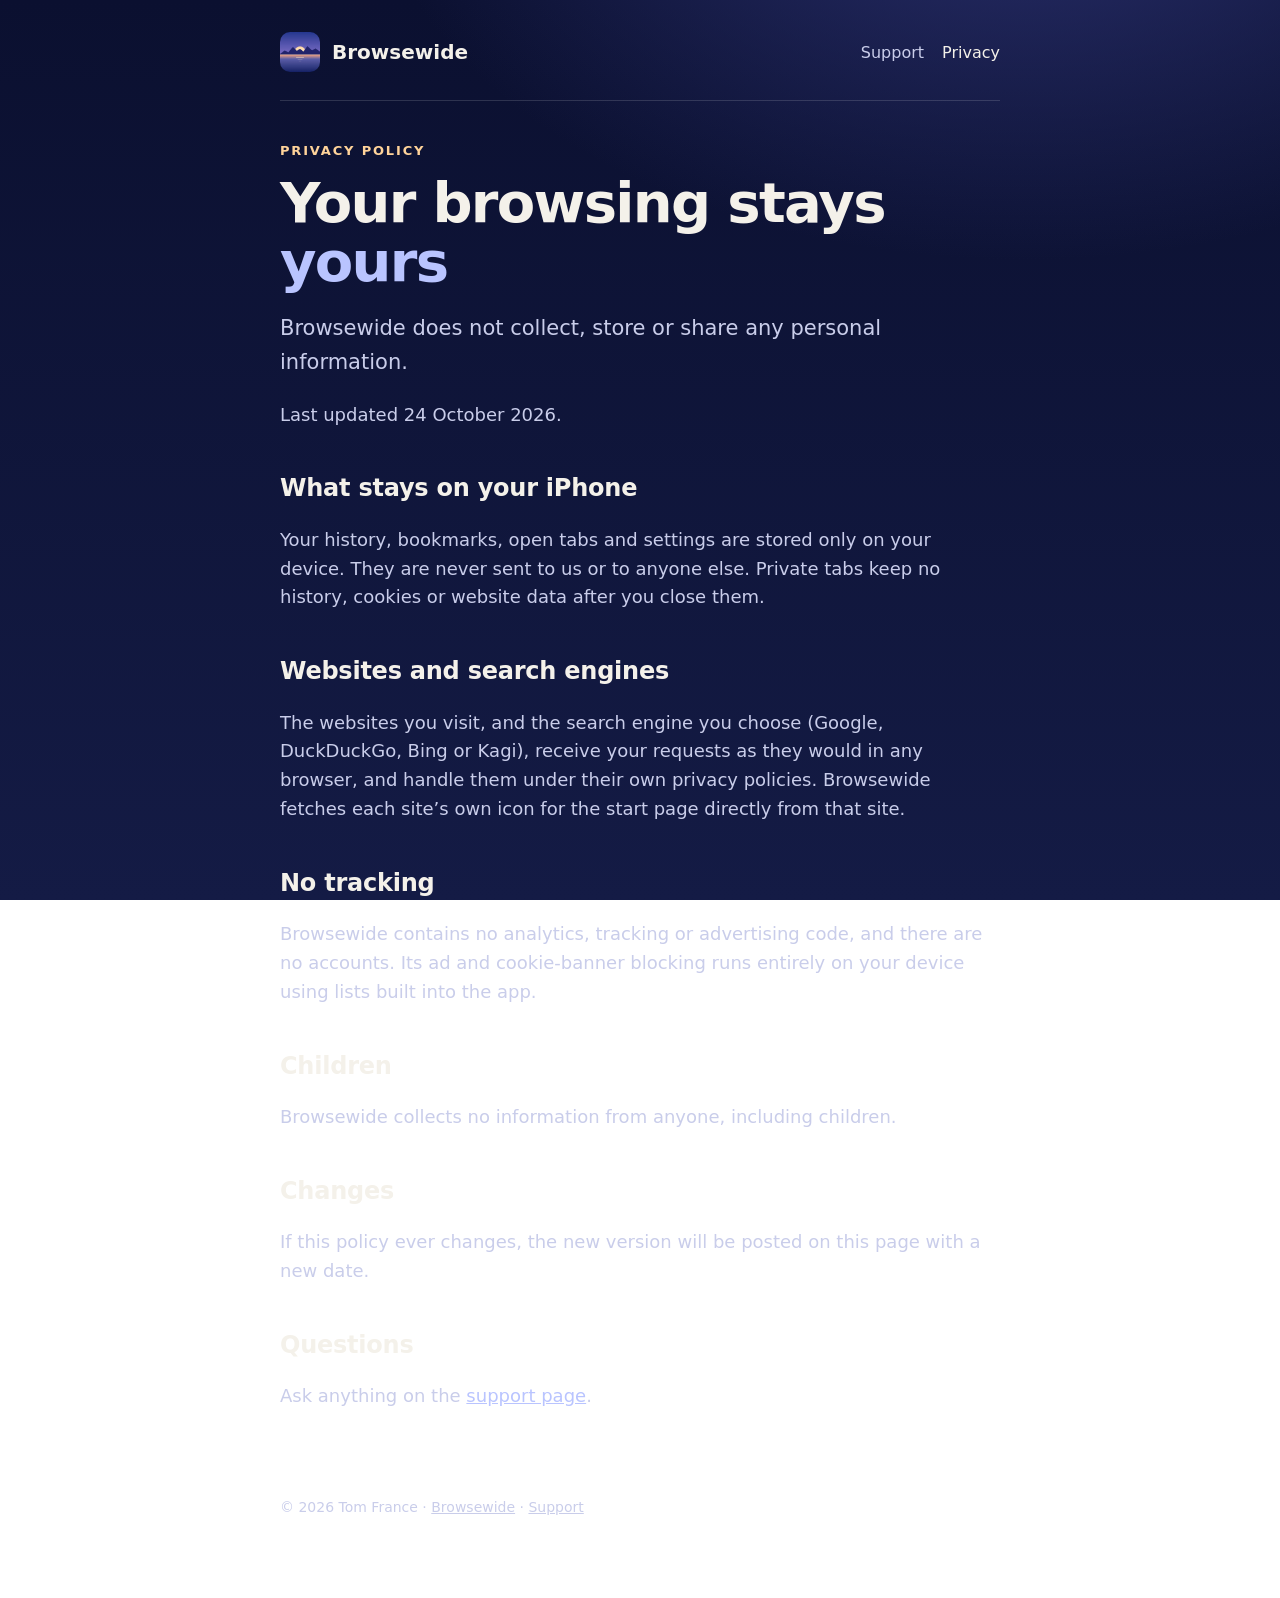
==== privacy/index.html @ 46374a11 "Add Browsewide website: home, privacy policy and support pages Co-Authored-By: Claude Opus 5.5 <nore" ====
<!doctype html>
<html lang="en">
<head>
<meta charset="utf-8">
<meta name="viewport" content="width=device-width, initial-scale=1">
<title>Privacy Policy · Browsewide</title>
<meta name="description" content="Browsewide does not collect, store or share any personal information.">
<link rel="icon" href="../icon.png">
<link rel="stylesheet" href="../style.css">
</head>
<body>
<div class="wrap">
  <header class="top">
    <a class="brand" href="../"><img src="../icon.png" alt="">Browsewide</a>
    <nav><a href="../support/">Support</a><a href="./" aria-current="page">Privacy</a></nav>
  </header>

  <p class="eyebrow">Privacy Policy</p>
  <h1>Your browsing stays <em>yours</em></h1>
  <p class="lede">Browsewide does not collect, store or share any personal information.</p>
  <p>Last updated 24 October 2026.</p>

  <h2>What stays on your iPhone</h2>
  <p>Your history, bookmarks, open tabs and settings are stored only on your device. They are never sent to us or to anyone else. Private tabs keep no history, cookies or website data after you close them.</p>

  <h2>Websites and search engines</h2>
  <p>The websites you visit, and the search engine you choose (Google, DuckDuckGo, Bing or Kagi), receive your requests as they would in any browser, and handle them under their own privacy policies. Browsewide fetches each site’s own icon for the start page directly from that site.</p>

  <h2>No tracking</h2>
  <p>Browsewide contains no analytics, tracking or advertising code, and there are no accounts. Its ad and cookie-banner blocking runs entirely on your device using lists built into the app.</p>

  <h2>Children</h2>
  <p>Browsewide collects no information from anyone, including children.</p>

  <h2>Changes</h2>
  <p>If this policy ever changes, the new version will be posted on this page with a new date.</p>

  <h2>Questions</h2>
  <p>Ask anything on the <a href="../support/">support page</a>.</p>

  <footer>© 2026 Tom France · <a href="../">Browsewide</a> · <a href="../support/">Support</a></footer>
</div>
</body>
</html>
---- style.css ----
:root {
  --night: #0b1030;
  --night-2: #141b45;
  --ink: #f4f1ea;
  --ink-soft: #c9cdea;
  --lavender: #b9c4ff;
  --sun: #ffd39a;
  --line: rgba(255, 255, 255, .14);
}
* { box-sizing: border-box; }
html { -webkit-text-size-adjust: 100%; }
body {
  margin: 0;
  font: 18px/1.6 -apple-system, "SF Pro Text", system-ui, "Segoe UI", Roboto, sans-serif;
  color: var(--ink);
  background: radial-gradient(1100px 700px at 80% -10%, #2b3170 0%, transparent 60%), linear-gradient(180deg, var(--night) 0%, var(--night-2) 100%) fixed;
  min-height: 100vh;
}
a { color: var(--lavender); }
.wrap { max-width: 760px; margin: 0 auto; padding: 32px 20px 80px; }
header.top { display: flex; align-items: center; justify-content: space-between; gap: 16px; padding-bottom: 28px; border-bottom: 1px solid var(--line); margin-bottom: 40px; }
.brand { display: flex; align-items: center; gap: 12px; color: var(--ink); text-decoration: none; font-weight: 700; font-size: 20px; }
.brand img { width: 40px; height: 40px; border-radius: 10px; }
nav a { color: var(--ink-soft); text-decoration: none; margin-left: 18px; font-size: 16px; }
nav a:hover, nav a[aria-current] { color: var(--ink); }
h1 { font-size: clamp(36px, 7vw, 56px); line-height: 1.05; letter-spacing: -0.03em; margin: 0 0 16px; }
h1 em { font-style: normal; color: var(--lavender); }
h2 { font-size: 24px; letter-spacing: -0.01em; margin: 40px 0 8px; }
p, li { color: var(--ink-soft); }
.lede { font-size: 21px; }
.eyebrow { font-size: 13px; letter-spacing: .14em; text-transform: uppercase; color: var(--sun); margin: 0 0 12px; font-weight: 600; }
.hero { display: grid; grid-template-columns: 1fr; gap: 32px; align-items: center; }
.hero img.shot { width: 100%; max-width: 320px; justify-self: center; border-radius: 28px; box-shadow: 0 30px 80px rgba(0,0,0,.5); }
@media (min-width: 720px) { .hero { grid-template-columns: 1.2fr 1fr; } }
.cards { display: grid; grid-template-columns: 1fr; gap: 14px; margin-top: 32px; }
@media (min-width: 620px) { .cards { grid-template-columns: 1fr 1fr; } }
.card { background: rgba(255,255,255,.05); border: 1px solid var(--line); border-radius: 18px; padding: 20px 22px; }
.card h3 { margin: 0 0 6px; font-size: 18px; color: var(--ink); }
.card p { margin: 0; font-size: 16px; }
.button { display: inline-block; background: var(--lavender); color: #141b45; font-weight: 700; text-decoration: none; padding: 12px 22px; border-radius: 999px; margin-top: 8px; }
details { border-top: 1px solid var(--line); padding: 14px 0; }
details:last-of-type { border-bottom: 1px solid var(--line); }
summary { cursor: pointer; font-weight: 600; color: var(--ink); }
details p { margin: 10px 0 0; }
footer { margin-top: 64px; padding-top: 20px; border-top: 1px solid var(--line); font-size: 14px; color: var(--ink-soft); }
footer a { color: var(--ink-soft); }
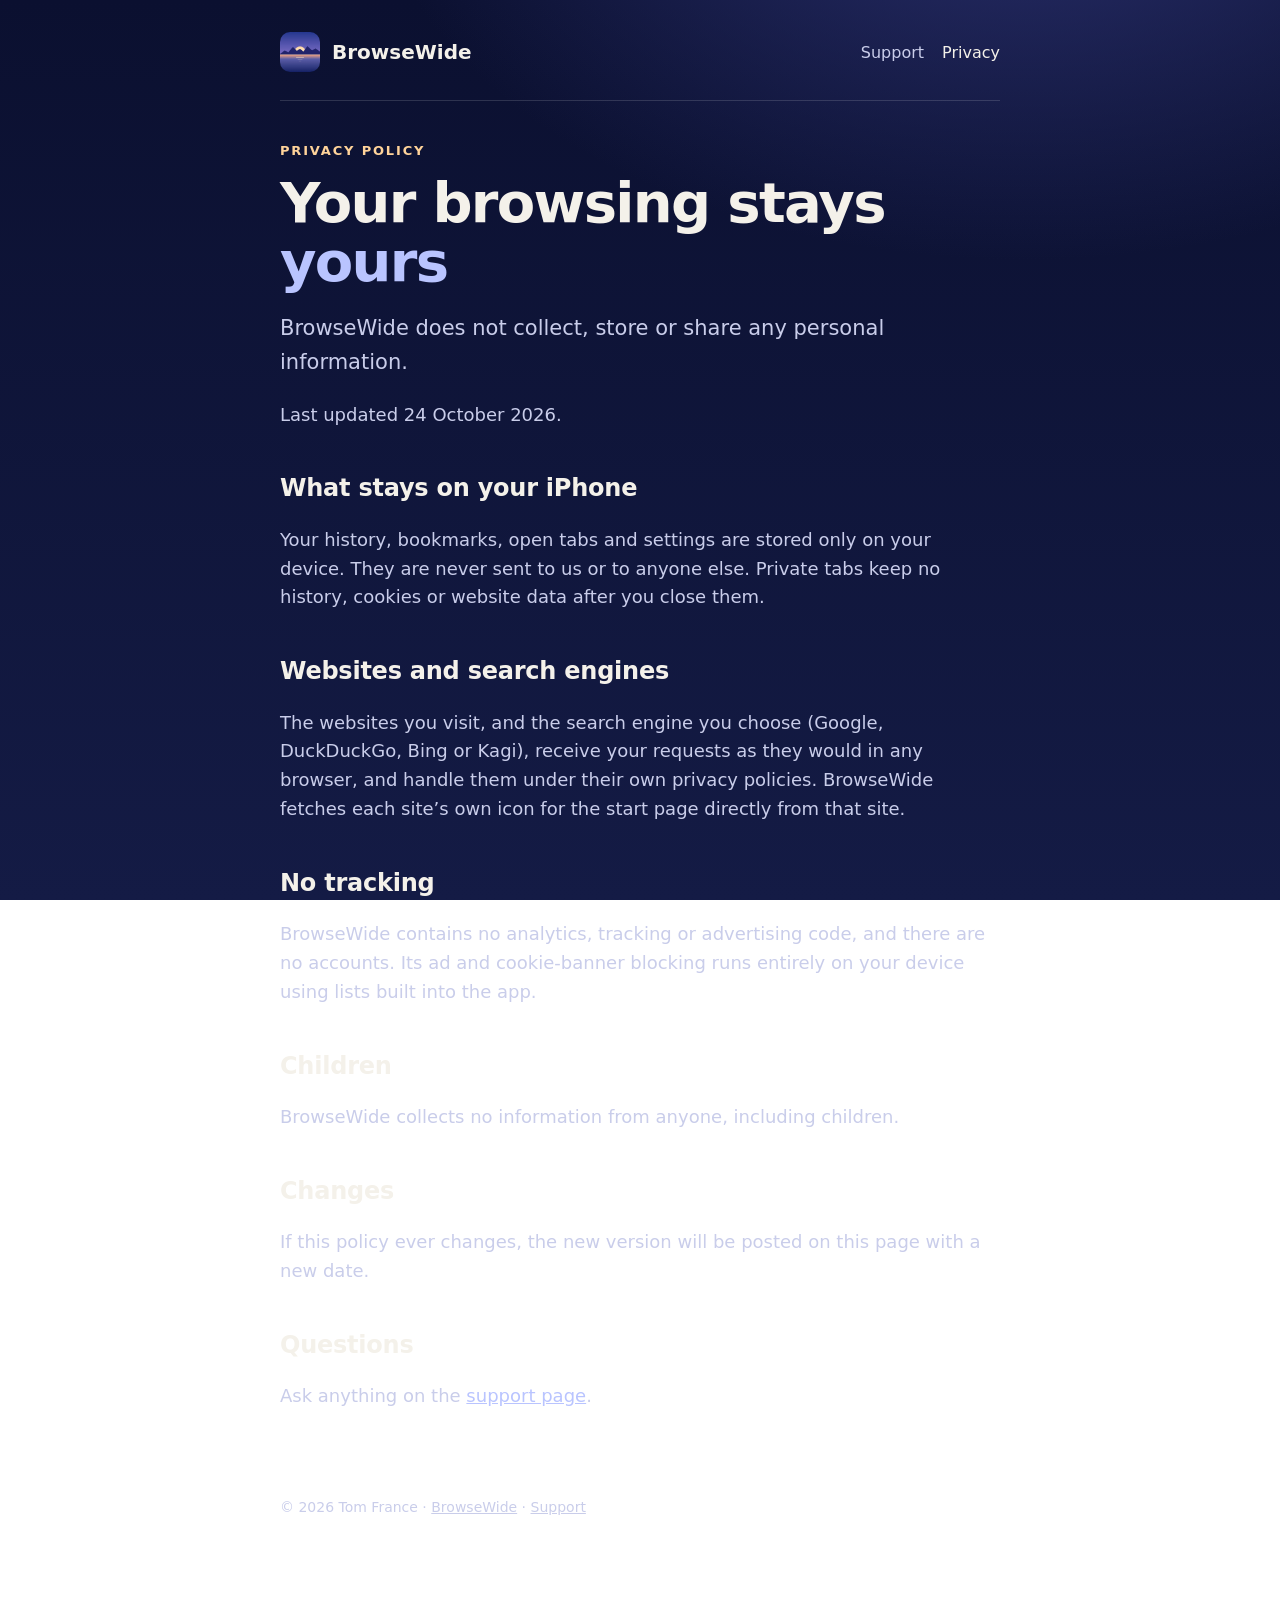
==== commit 563f34dc: "Capitalise the app name as BrowseWide Co-Authored-By: Claude Opus 5.5 <noreply@anthropic.com>" ====
--- a/privacy/index.html
+++ b/privacy/index.html
@@ -3,34 +3,34 @@
 <head>
 <meta charset="utf-8">
 <meta name="viewport" content="width=device-width, initial-scale=1">
-<title>Privacy Policy · Browsewide</title>
-<meta name="description" content="Browsewide does not collect, store or share any personal information.">
+<title>Privacy Policy · BrowseWide</title>
+<meta name="description" content="BrowseWide does not collect, store or share any personal information.">
 <link rel="icon" href="../icon.png">
 <link rel="stylesheet" href="../style.css">
 </head>
 <body>
 <div class="wrap">
   <header class="top">
-    <a class="brand" href="../"><img src="../icon.png" alt="">Browsewide</a>
+    <a class="brand" href="../"><img src="../icon.png" alt="">BrowseWide</a>
     <nav><a href="../support/">Support</a><a href="./" aria-current="page">Privacy</a></nav>
   </header>
 
   <p class="eyebrow">Privacy Policy</p>
   <h1>Your browsing stays <em>yours</em></h1>
-  <p class="lede">Browsewide does not collect, store or share any personal information.</p>
+  <p class="lede">BrowseWide does not collect, store or share any personal information.</p>
   <p>Last updated 24 October 2026.</p>
 
   <h2>What stays on your iPhone</h2>
   <p>Your history, bookmarks, open tabs and settings are stored only on your device. They are never sent to us or to anyone else. Private tabs keep no history, cookies or website data after you close them.</p>
 
   <h2>Websites and search engines</h2>
-  <p>The websites you visit, and the search engine you choose (Google, DuckDuckGo, Bing or Kagi), receive your requests as they would in any browser, and handle them under their own privacy policies. Browsewide fetches each site’s own icon for the start page directly from that site.</p>
+  <p>The websites you visit, and the search engine you choose (Google, DuckDuckGo, Bing or Kagi), receive your requests as they would in any browser, and handle them under their own privacy policies. BrowseWide fetches each site’s own icon for the start page directly from that site.</p>
 
   <h2>No tracking</h2>
-  <p>Browsewide contains no analytics, tracking or advertising code, and there are no accounts. Its ad and cookie-banner blocking runs entirely on your device using lists built into the app.</p>
+  <p>BrowseWide contains no analytics, tracking or advertising code, and there are no accounts. Its ad and cookie-banner blocking runs entirely on your device using lists built into the app.</p>
 
   <h2>Children</h2>
-  <p>Browsewide collects no information from anyone, including children.</p>
+  <p>BrowseWide collects no information from anyone, including children.</p>
 
   <h2>Changes</h2>
   <p>If this policy ever changes, the new version will be posted on this page with a new date.</p>
@@ -38,7 +38,7 @@
   <h2>Questions</h2>
   <p>Ask anything on the <a href="../support/">support page</a>.</p>
 
-  <footer>© 2026 Tom France · <a href="../">Browsewide</a> · <a href="../support/">Support</a></footer>
+  <footer>© 2026 Tom France · <a href="../">BrowseWide</a> · <a href="../support/">Support</a></footer>
 </div>
 </body>
 </html>
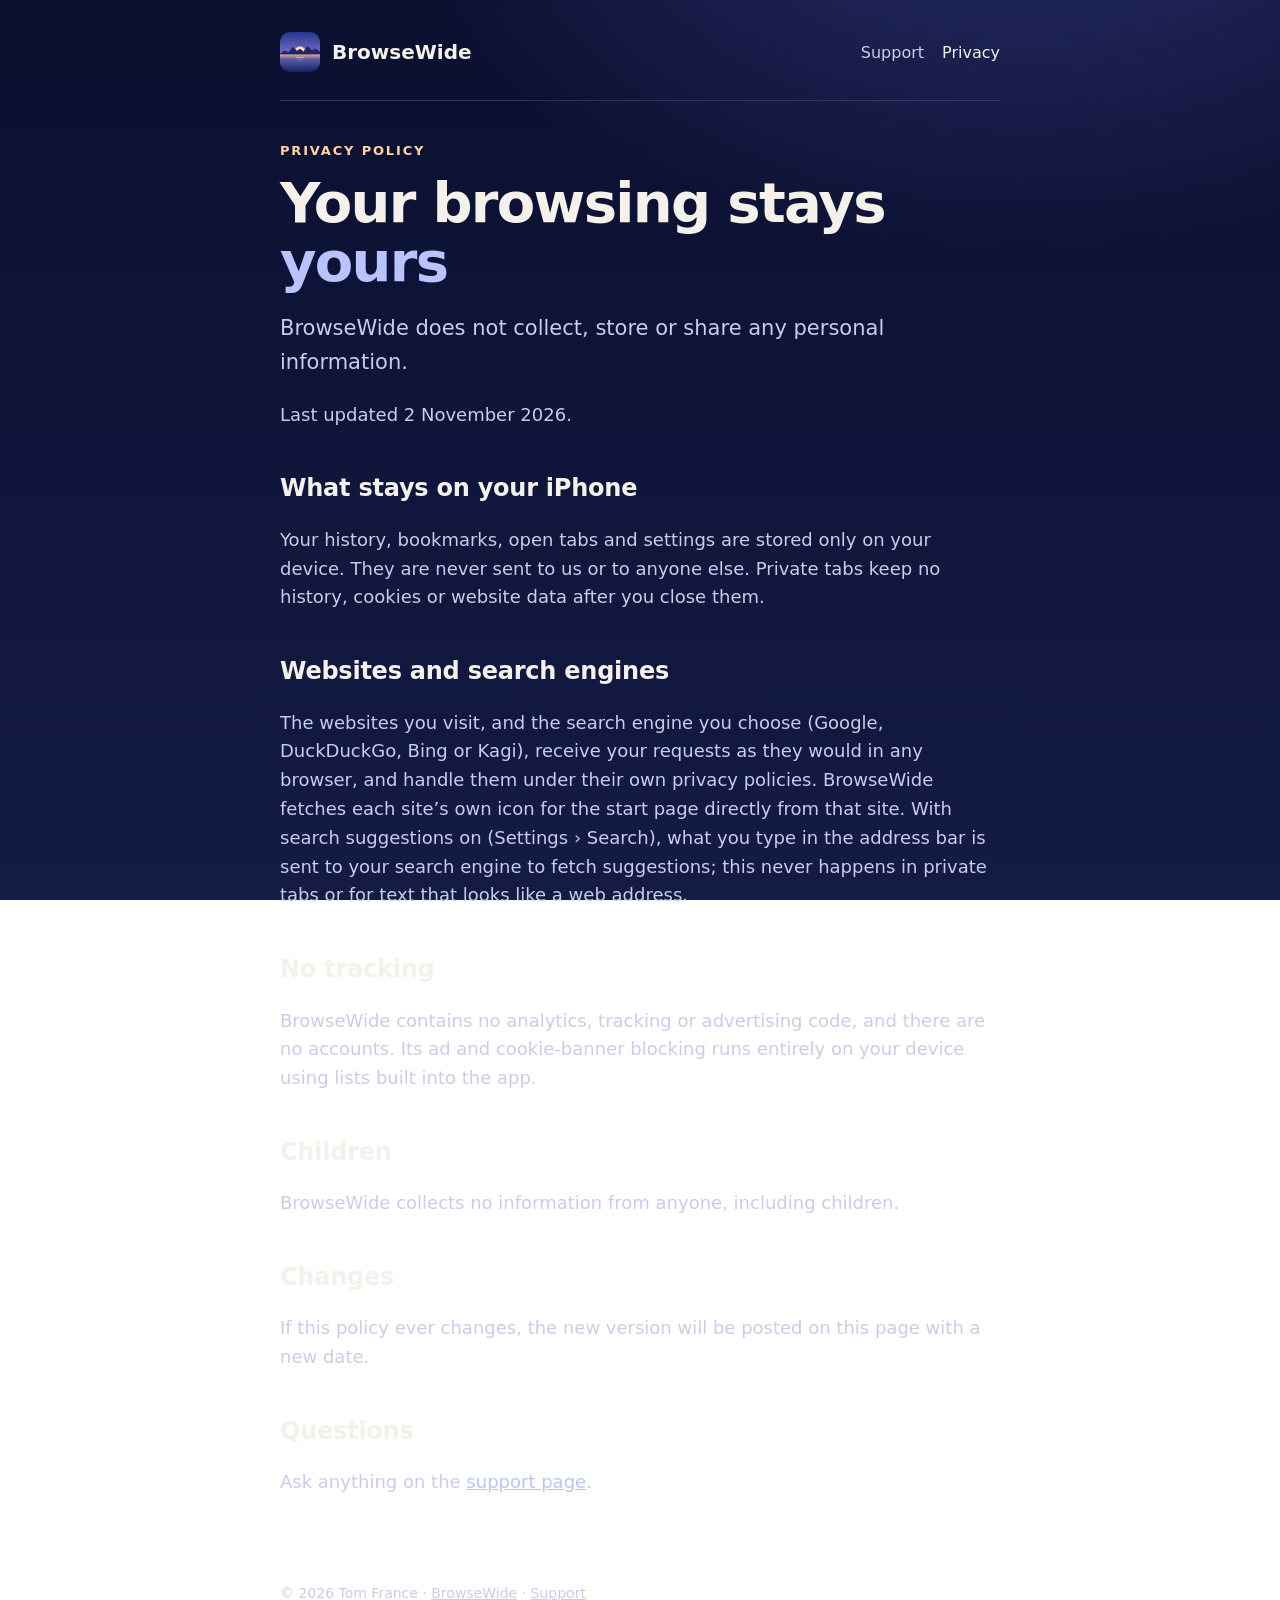
==== commit 77ebcb79: "Mention search suggestions in the privacy policy Co-Authored-By: Claude Opus 5.5 <noreply@anthropic." ====
--- a/privacy/index.html
+++ b/privacy/index.html
@@ -18,13 +18,13 @@
   <p class="eyebrow">Privacy Policy</p>
   <h1>Your browsing stays <em>yours</em></h1>
   <p class="lede">BrowseWide does not collect, store or share any personal information.</p>
-  <p>Last updated 24 October 2026.</p>
+  <p>Last updated 2 November 2026.</p>
 
   <h2>What stays on your iPhone</h2>
   <p>Your history, bookmarks, open tabs and settings are stored only on your device. They are never sent to us or to anyone else. Private tabs keep no history, cookies or website data after you close them.</p>
 
   <h2>Websites and search engines</h2>
-  <p>The websites you visit, and the search engine you choose (Google, DuckDuckGo, Bing or Kagi), receive your requests as they would in any browser, and handle them under their own privacy policies. BrowseWide fetches each site’s own icon for the start page directly from that site.</p>
+  <p>The websites you visit, and the search engine you choose (Google, DuckDuckGo, Bing or Kagi), receive your requests as they would in any browser, and handle them under their own privacy policies. BrowseWide fetches each site’s own icon for the start page directly from that site. With search suggestions on (Settings › Search), what you type in the address bar is sent to your search engine to fetch suggestions; this never happens in private tabs or for text that looks like a web address.</p>
 
   <h2>No tracking</h2>
   <p>BrowseWide contains no analytics, tracking or advertising code, and there are no accounts. Its ad and cookie-banner blocking runs entirely on your device using lists built into the app.</p>
